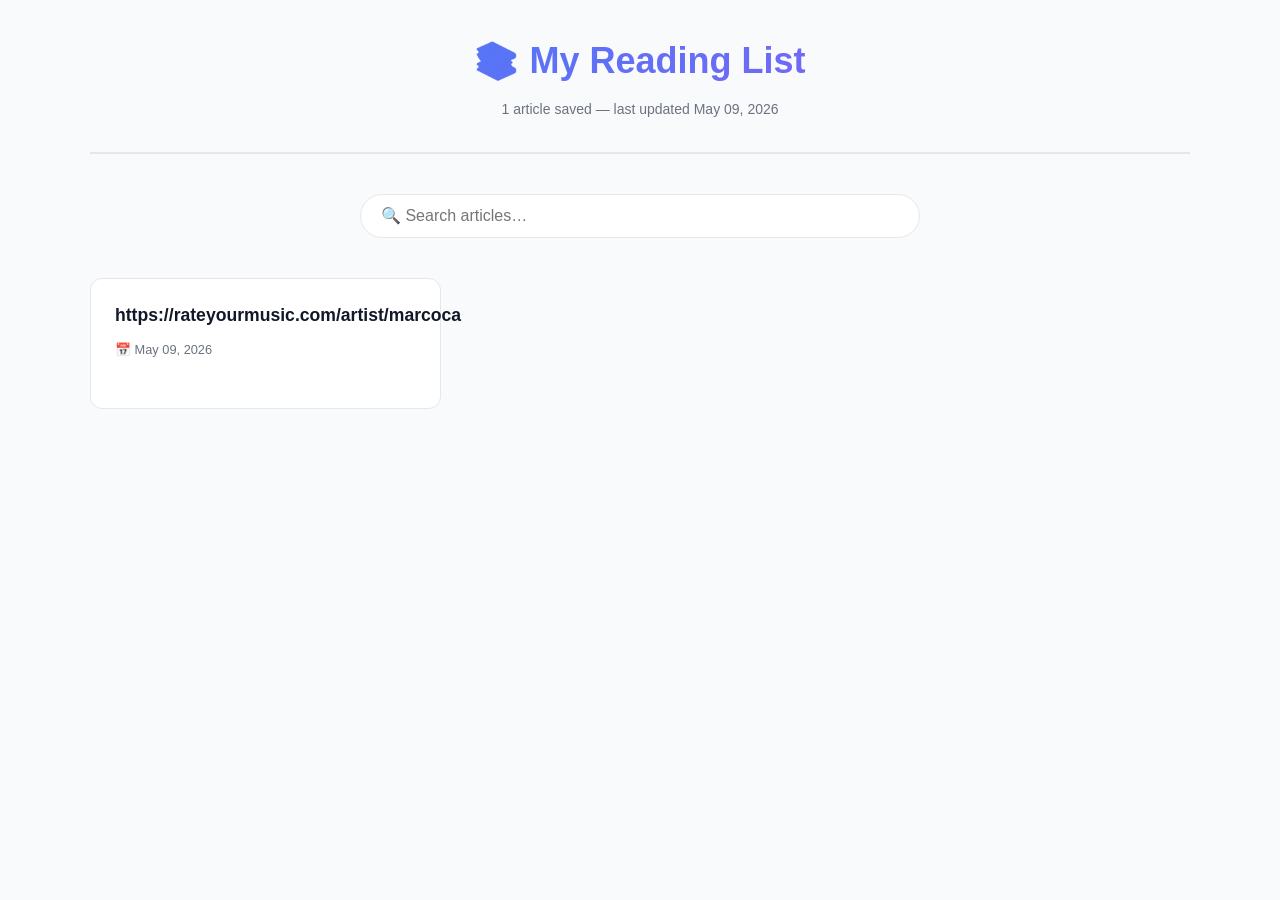
==== site/index.html @ 5e6e7780 "deploy: 2026-05-09 23:16:50 UTC" ====
<!DOCTYPE html>
<html lang="en">
<head>
  <meta charset="UTF-8">
  <meta name="viewport" content="width=device-width, initial-scale=1.0">
  <title>My Reading List</title>
  <link rel="stylesheet" href="css/style.css">
</head>
<body>
  <div class="container">
    <header>
      <h1>📚 My Reading List</h1>
      <p class="stats">1 article saved &mdash; last updated May 09, 2026</p>
    </header>

    <input id="search" type="search" placeholder="🔍 Search articles…" autocomplete="off">

    <div class="articles-grid">
      
    <article class="article-card">
      
      <h2 class="article-title">
        <a href="https://rateyourmusic.com/artist/marcoca" target="_blank" rel="noopener noreferrer">https://rateyourmusic.com/artist/marcoca</a>
      </h2>
      <div class="article-meta">📅 May 09, 2026</div>
      <p class="article-excerpt"></p>
      <div class="tags"></div>
    </article>
    </div>
  </div>

  <script>
const input = document.getElementById('search');
const cards = document.querySelectorAll('.article-card');

input.addEventListener('input', () => {
  const q = input.value.trim().toLowerCase();
  let visible = 0;
  cards.forEach(card => {
    const text = card.textContent.toLowerCase();
    const show = !q || text.includes(q);
    card.style.display = show ? '' : 'none';
    if (show) visible++;
  });

  // Show/hide empty state
  let empty = document.querySelector('.empty');
  if (!empty) {
    empty = document.createElement('p');
    empty.className = 'empty';
    empty.textContent = 'No articles match your search.';
    document.querySelector('.articles-grid').appendChild(empty);
  }
  empty.style.display = (!q || visible) ? 'none' : '';
});
</script>
</body>
</html>
---- site/css/style.css ----
:root {
  --primary: #3b82f6;
  --primary-dark: #2563eb;
  --bg: #f9fafb;
  --card-bg: #ffffff;
  --text: #111827;
  --text-light: #6b7280;
  --border: #e5e7eb;
  --radius: 12px;
}

*, *::before, *::after { box-sizing: border-box; margin: 0; padding: 0; }

body {
  font-family: -apple-system, BlinkMacSystemFont, "Segoe UI", Roboto, "Helvetica Neue", sans-serif;
  background: var(--bg);
  color: var(--text);
  line-height: 1.6;
  padding: 2rem 1rem;
}

.container { max-width: 1100px; margin: 0 auto; }

/* ── Header ── */
header {
  text-align: center;
  margin-bottom: 2.5rem;
  padding-bottom: 2rem;
  border-bottom: 2px solid var(--border);
}

h1 {
  font-size: 2.25rem;
  font-weight: 800;
  background: linear-gradient(135deg, var(--primary), #8b5cf6);
  -webkit-background-clip: text;
  -webkit-text-fill-color: transparent;
  background-clip: text;
  margin-bottom: 0.5rem;
}

.stats { color: var(--text-light); font-size: 0.875rem; }

/* ── Search ── */
#search {
  display: block;
  width: 100%;
  max-width: 560px;
  margin: 0 auto 2.5rem;
  padding: 0.75rem 1.25rem;
  font-size: 1rem;
  border: 1px solid var(--border);
  border-radius: 999px;
  background: var(--card-bg);
  outline: none;
  transition: border-color 0.2s, box-shadow 0.2s;
}

#search:focus {
  border-color: var(--primary);
  box-shadow: 0 0 0 3px rgba(59,130,246,0.15);
}

/* ── Grid ── */
.articles-grid {
  display: grid;
  grid-template-columns: repeat(auto-fill, minmax(300px, 1fr));
  gap: 1.5rem;
}

/* ── Card ── */
.article-card {
  background: var(--card-bg);
  border: 1px solid var(--border);
  border-radius: var(--radius);
  padding: 1.5rem;
  display: flex;
  flex-direction: column;
  gap: 0.75rem;
  transition: transform 0.2s, box-shadow 0.2s;
}

.article-card:hover {
  transform: translateY(-4px);
  box-shadow: 0 12px 28px -6px rgba(0,0,0,0.1);
}

.article-card img.thumb {
  width: 100%;
  height: 160px;
  object-fit: cover;
  border-radius: 8px;
}

.article-title {
  font-size: 1.1rem;
  font-weight: 700;
  line-height: 1.4;
}

.article-title a { color: var(--text); text-decoration: none; }
.article-title a:hover { color: var(--primary); }

.article-meta {
  font-size: 0.8rem;
  color: var(--text-light);
  display: flex;
  flex-wrap: wrap;
  gap: 0.5rem;
}

.article-excerpt {
  font-size: 0.875rem;
  color: var(--text-light);
  line-height: 1.55;
  flex-grow: 1;
}

.tags { display: flex; flex-wrap: wrap; gap: 0.4rem; margin-top: auto; }

.tag {
  background: #eff6ff;
  color: var(--primary-dark);
  padding: 0.2rem 0.65rem;
  border-radius: 999px;
  font-size: 0.72rem;
  font-weight: 500;
}

.empty {
  grid-column: 1 / -1;
  text-align: center;
  color: var(--text-light);
  padding: 4rem 0;
  font-size: 1.1rem;
}

@media (max-width: 640px) {
  body { padding: 1rem; }
  h1 { font-size: 1.6rem; }
  .articles-grid { grid-template-columns: 1fr; }
}
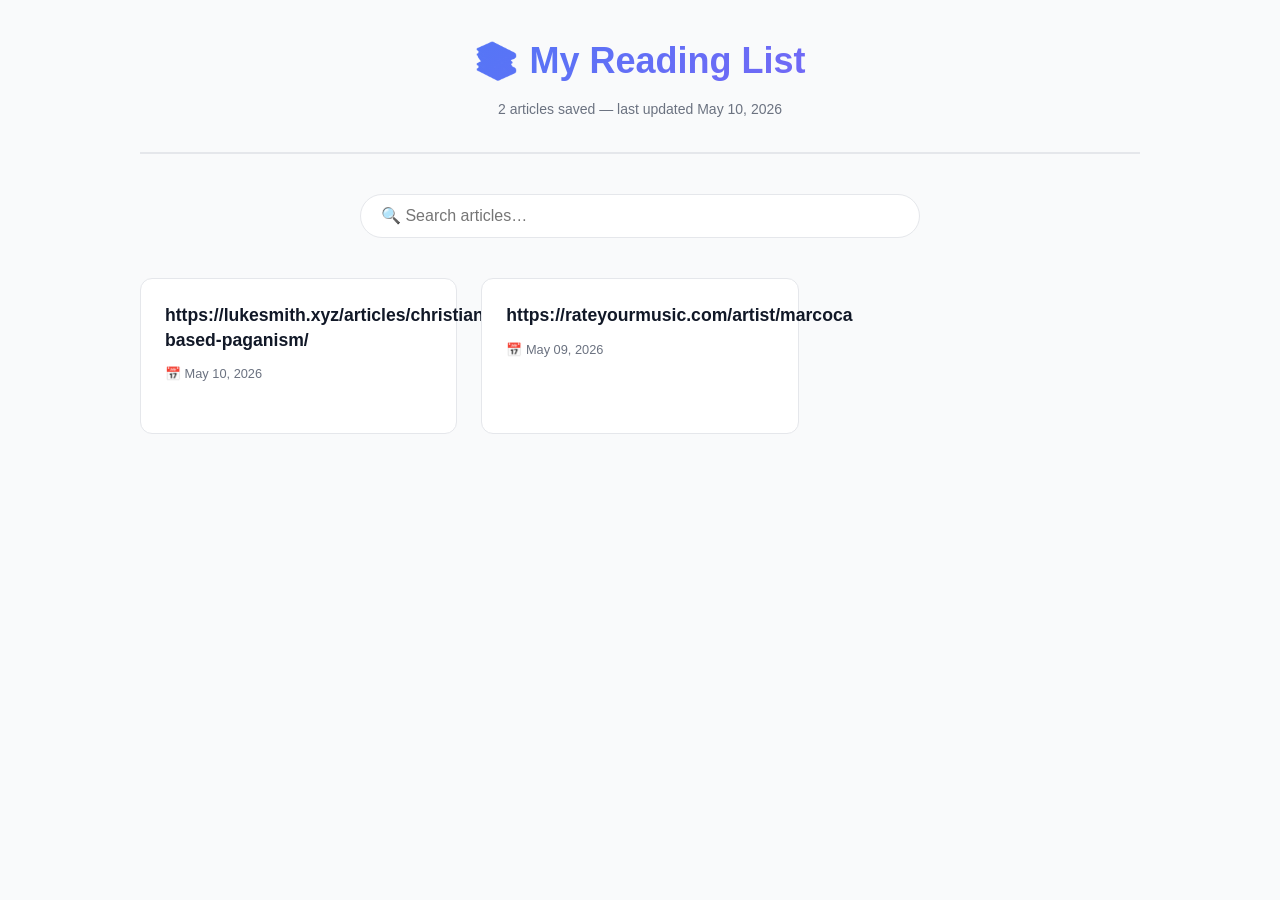
==== commit 9c190716: "deploy: 2026-05-10 00:13:57 UTC" ====
--- a/site/index.html
+++ b/site/index.html
@@ -10,7 +10,7 @@
   <div class="container">
     <header>
       <h1>📚 My Reading List</h1>
-      <p class="stats">1 article saved &mdash; last updated May 09, 2026</p>
+      <p class="stats">2 articles saved &mdash; last updated May 10, 2026</p>
     </header>
 
     <input id="search" type="search" placeholder="🔍 Search articles…" autocomplete="off">
@@ -20,7 +20,17 @@
     <article class="article-card">
       
       <h2 class="article-title">
-        <a href="https://rateyourmusic.com/artist/marcoca" target="_blank" rel="noopener noreferrer">https://rateyourmusic.com/artist/marcoca</a>
+        <a href="articles/fallback-790615.html">https://lukesmith.xyz/articles/christianity-based-paganism/</a>
+      </h2>
+      <div class="article-meta">📅 May 10, 2026</div>
+      <p class="article-excerpt"></p>
+      <div class="tags"></div>
+    </article>
+
+    <article class="article-card">
+      
+      <h2 class="article-title">
+        <a href="#">https://rateyourmusic.com/artist/marcoca</a>
       </h2>
       <div class="article-meta">📅 May 09, 2026</div>
       <p class="article-excerpt"></p>
@@ -43,7 +53,6 @@
     if (show) visible++;
   });
 
-  // Show/hide empty state
   let empty = document.querySelector('.empty');
   if (!empty) {
     empty = document.createElement('p');
--- a/site/css/style.css
+++ b/site/css/style.css
@@ -20,9 +20,8 @@
   padding: 2rem 1rem;
 }
 
-.container { max-width: 1100px; margin: 0 auto; }
+.container { max-width: 1000px; margin: 0 auto; }
 
-/* ── Header ── */
 header {
   text-align: center;
   margin-bottom: 2.5rem;
@@ -42,7 +41,7 @@
 
 .stats { color: var(--text-light); font-size: 0.875rem; }
 
-/* ── Search ── */
+/* Search */
 #search {
   display: block;
   width: 100%;
@@ -62,14 +61,14 @@
   box-shadow: 0 0 0 3px rgba(59,130,246,0.15);
 }
 
-/* ── Grid ── */
+/* Article grid */
 .articles-grid {
   display: grid;
   grid-template-columns: repeat(auto-fill, minmax(300px, 1fr));
   gap: 1.5rem;
 }
 
-/* ── Card ── */
+/* Card */
 .article-card {
   background: var(--card-bg);
   border: 1px solid var(--border);
@@ -136,8 +135,58 @@
   font-size: 1.1rem;
 }
 
+/* Article detail page */
+.article-detail {
+  background: var(--card-bg);
+  border-radius: var(--radius);
+  padding: 2rem;
+  box-shadow: 0 1px 3px rgba(0,0,0,0.1);
+}
+
+.article-detail h1 {
+  background: none;
+  -webkit-text-fill-color: initial;
+  color: var(--text);
+  font-size: 2rem;
+  margin-bottom: 1rem;
+  text-align: left;
+}
+
+.article-detail .meta {
+  color: var(--text-light);
+  border-bottom: 1px solid var(--border);
+  padding-bottom: 1rem;
+  margin-bottom: 2rem;
+}
+
+.article-detail .content {
+  font-size: 1.1rem;
+  line-height: 1.7;
+}
+
+.article-detail .content p {
+  margin-bottom: 1.25rem;
+}
+
+.article-detail .content h2, 
+.article-detail .content h3 {
+  margin: 1.5rem 0 0.75rem;
+}
+
+.back-link {
+  display: inline-block;
+  margin-top: 2rem;
+  color: var(--primary);
+  text-decoration: none;
+}
+
+.back-link:hover {
+  text-decoration: underline;
+}
+
 @media (max-width: 640px) {
   body { padding: 1rem; }
   h1 { font-size: 1.6rem; }
   .articles-grid { grid-template-columns: 1fr; }
+  .article-detail { padding: 1.25rem; }
 }
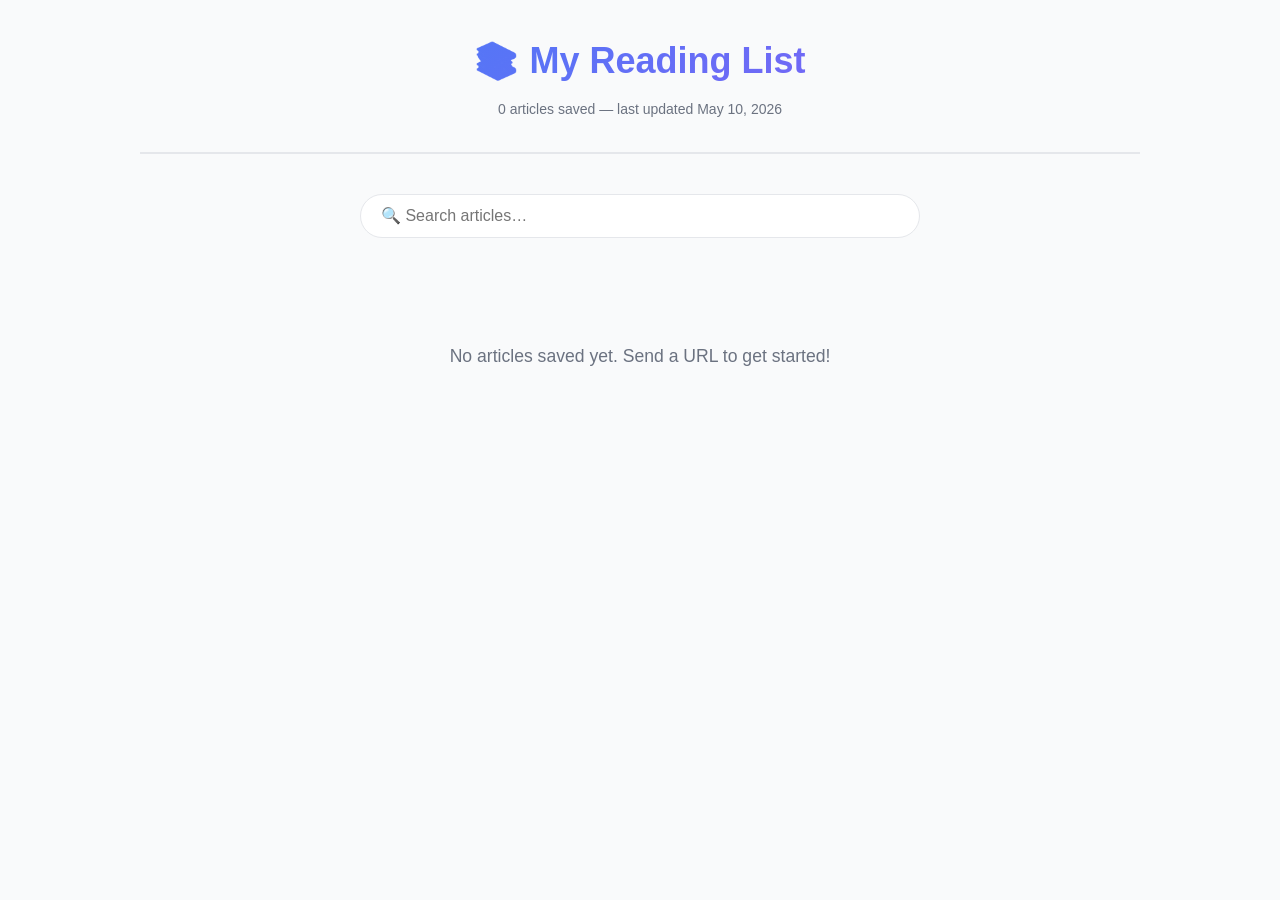
==== commit 1a9b170e: "deploy: 2026-05-10 00:47:31 UTC" ====
--- a/site/index.html
+++ b/site/index.html
@@ -10,32 +10,13 @@
   <div class="container">
     <header>
       <h1>📚 My Reading List</h1>
-      <p class="stats">2 articles saved &mdash; last updated May 10, 2026</p>
+      <p class="stats">0 articles saved &mdash; last updated May 10, 2026</p>
     </header>
 
     <input id="search" type="search" placeholder="🔍 Search articles…" autocomplete="off">
 
     <div class="articles-grid">
-      
-    <article class="article-card">
-      
-      <h2 class="article-title">
-        <a href="articles/fallback-790615.html">https://lukesmith.xyz/articles/christianity-based-paganism/</a>
-      </h2>
-      <div class="article-meta">📅 May 10, 2026</div>
-      <p class="article-excerpt"></p>
-      <div class="tags"></div>
-    </article>
-
-    <article class="article-card">
-      
-      <h2 class="article-title">
-        <a href="#">https://rateyourmusic.com/artist/marcoca</a>
-      </h2>
-      <div class="article-meta">📅 May 09, 2026</div>
-      <p class="article-excerpt"></p>
-      <div class="tags"></div>
-    </article>
+      <p class="empty">No articles saved yet. Send a URL to get started!</p>
     </div>
   </div>
 
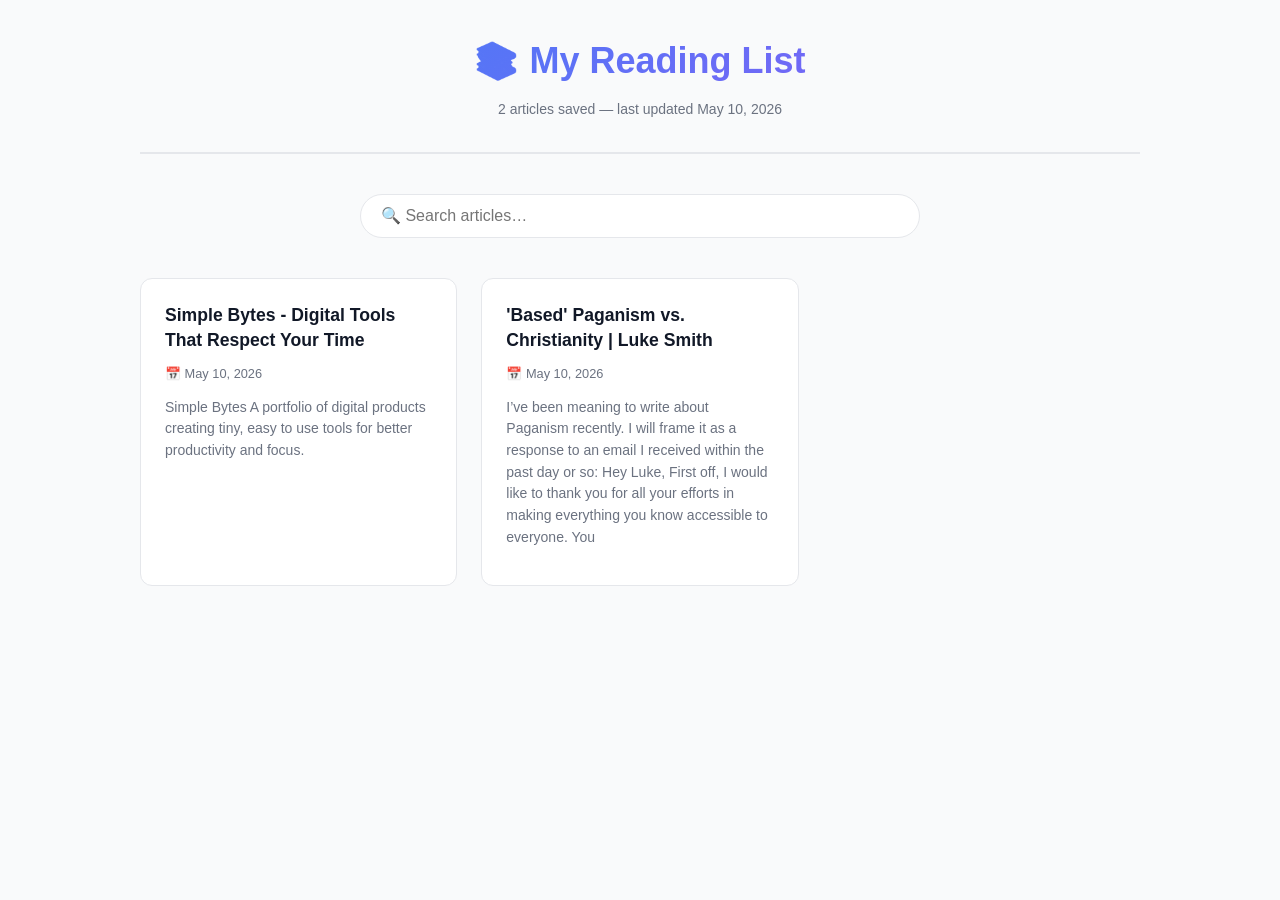
==== commit df23100b: "deploy: 2026-05-10 01:24:11 UTC" ====
--- a/site/index.html
+++ b/site/index.html
@@ -10,13 +10,37 @@
   <div class="container">
     <header>
       <h1>📚 My Reading List</h1>
-      <p class="stats">0 articles saved &mdash; last updated May 10, 2026</p>
+      <p class="stats">2 articles saved &mdash; last updated May 10, 2026</p>
     </header>
 
     <input id="search" type="search" placeholder="🔍 Search articles…" autocomplete="off">
 
     <div class="articles-grid">
-      <p class="empty">No articles saved yet. Send a URL to get started!</p>
+      
+    <article class="article-card">
+      
+      <h2 class="article-title">
+        <a href="articles/simple-bytes-digital-tools-that-respect-your-time-4428.html">Simple Bytes - Digital Tools That Respect Your Time</a>
+      </h2>
+      <div class="article-meta">📅 May 10, 2026</div>
+      <p class="article-excerpt"> Simple Bytes A portfolio of digital products creating tiny, easy to use tools for better productivity and focus.  </p>
+      <div class="tags"></div>
+    </article>
+
+    <article class="article-card">
+      
+      <h2 class="article-title">
+        <a href="articles/based-paganism-vs-christianity-luke-smith-5938.html">'Based' Paganism vs. Christianity | Luke Smith</a>
+      </h2>
+      <div class="article-meta">📅 May 10, 2026</div>
+      <p class="article-excerpt">
+I’ve been meaning to write about Paganism recently. I will frame it as a response to an email I received within the past day or so:
+
+Hey Luke,
+First off, I would like to thank you for all your efforts in making everything
+you know accessible to everyone. You </p>
+      <div class="tags"></div>
+    </article>
     </div>
   </div>
 
